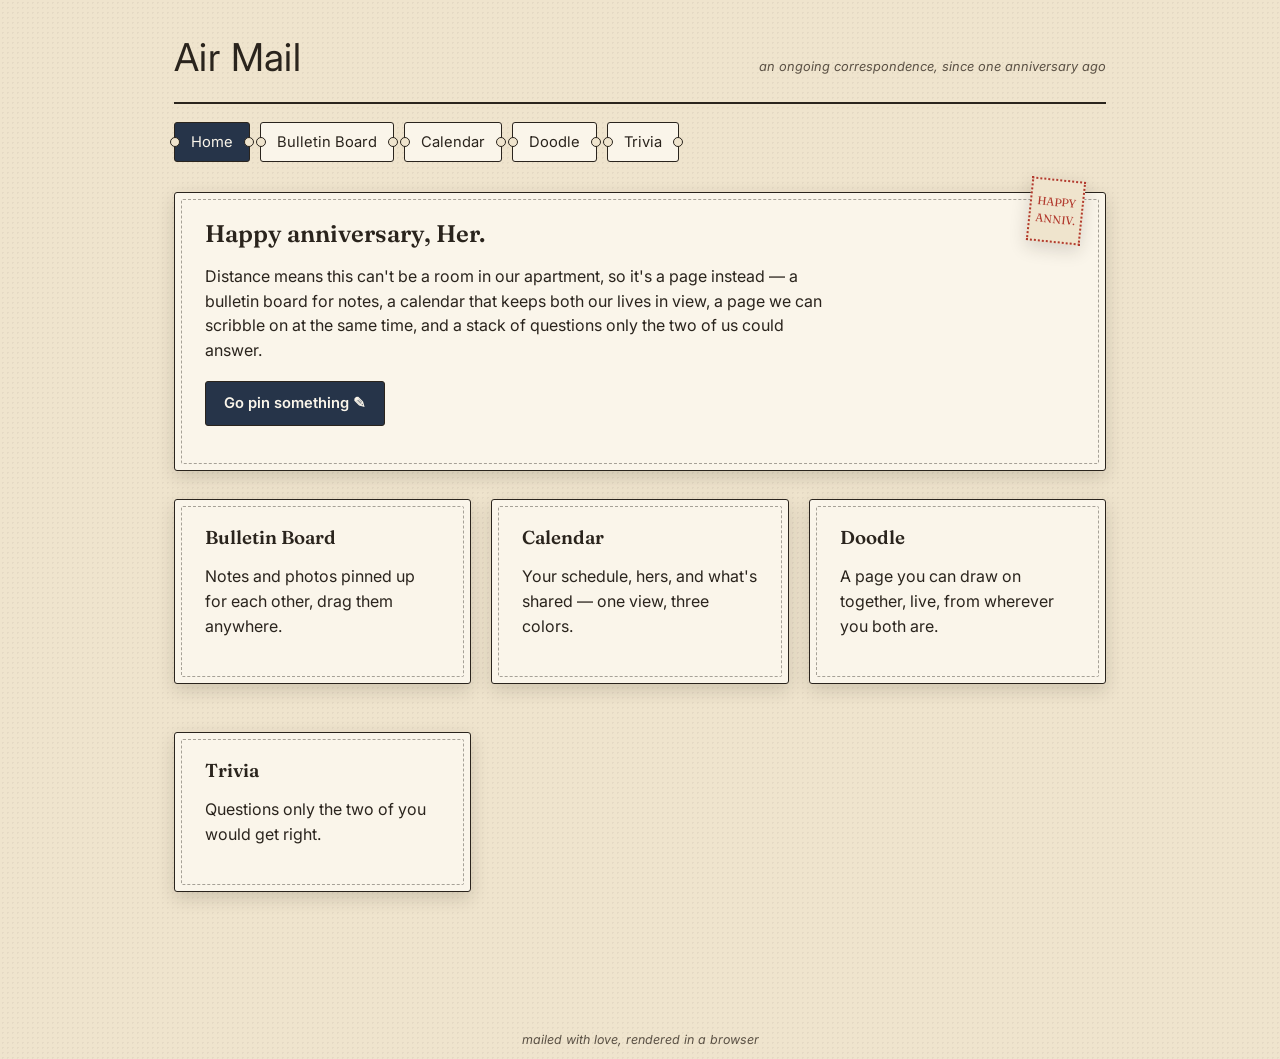
==== index.html @ 9a606b7e "Initial site" ====
<!doctype html>
<html lang="en">
<head>
<meta charset="utf-8">
<meta name="viewport" content="width=device-width, initial-scale=1">
<title>Air Mail — our corner of the internet</title>
<link rel="preconnect" href="https://fonts.googleapis.com">
<link href="https://fonts.googleapis.com/css2?family=Fraunces:wght@500;600;700&family=Inter:wght@400;500;600&family=Caveat:wght@500;600&display=swap" rel="stylesheet">
<link rel="stylesheet" href="css/style.css">
<script src="js/config.js"></script>
</head>
<body>
<header class="masthead">
  <div class="masthead-row">
    <div class="masthead-title" id="site-title">Air Mail</div>
    <div class="masthead-meta">an ongoing correspondence, since one anniversary ago</div>
  </div>
  <nav class="ticket-nav">
    <a href="index.html" aria-current="page">Home</a>
    <a href="board.html">Bulletin Board</a>
    <a href="calendar.html">Calendar</a>
    <a href="doodle.html">Doodle</a>
    <a href="trivia.html">Trivia</a>
  </nav>
</header>

<main class="wrap">
  <section class="postcard">
    <div class="stamp">HAPPY<br>ANNIV.</div>
    <h1 id="hero-heading">Happy anniversary.</h1>
    <p>
      Distance means this can't be a room in our apartment, so it's a page instead —
      a bulletin board for notes, a calendar that keeps both our lives in view, a page
      we can scribble on at the same time, and a stack of questions only the two of us
      could answer.
    </p>
    <p style="margin-top:18px;">
      <a class="btn" href="board.html">Go pin something ✎</a>
    </p>
  </section>

  <section style="display:grid; grid-template-columns:repeat(auto-fit,minmax(220px,1fr)); gap:20px;">
    <a class="postcard" href="board.html" style="text-decoration:none;">
      <h3>Bulletin Board</h3>
      <p>Notes and photos pinned up for each other, drag them anywhere.</p>
    </a>
    <a class="postcard" href="calendar.html" style="text-decoration:none;">
      <h3>Calendar</h3>
      <p>Your schedule, hers, and what's shared — one view, three colors.</p>
    </a>
    <a class="postcard" href="doodle.html" style="text-decoration:none;">
      <h3>Doodle</h3>
      <p>A page you can draw on together, live, from wherever you both are.</p>
    </a>
    <a class="postcard" href="trivia.html" style="text-decoration:none;">
      <h3>Trivia</h3>
      <p>Questions only the two of you would get right.</p>
    </a>
  </section>
</main>

<footer>mailed with love, rendered in a browser</footer>

<script>
  document.getElementById("site-title").textContent = "Air Mail";
  document.getElementById("hero-heading").textContent = `Happy anniversary, ${CONFIG.herName}.`;
</script>
</body>
</html>
---- css/style.css ----
/* ============================================================
   Design tokens — "Air Mail" theme: two places, one correspondence.
   Palette pulls from kraft paper, postage ink, and wax-seal red.
   ============================================================ */
:root {
  --paper: #efe4cd;
  --paper-light: #faf5ea;
  --paper-deep: #e3d5b4;
  --ink: #2a241d;
  --ink-soft: #5a5044;
  --navy: #263449;
  --stamp-red: #b23a2e;
  --sage: #6e7f5c;
  --gold: #c1922f;
  --line: rgba(42, 36, 29, 0.22);
  --line-strong: rgba(42, 36, 29, 0.4);
  --shadow: 0 6px 18px rgba(38, 30, 16, 0.16);

  --font-display: "Fraunces", "Iowan Old Style", serif;
  --font-body: "Inter", "Helvetica Neue", sans-serif;
  --font-hand: "Caveat", cursive;

  --radius: 3px;
  --max-width: 980px;
}

* { box-sizing: border-box; }

html { scroll-behavior: smooth; }

body {
  margin: 0;
  font-family: var(--font-body);
  color: var(--ink);
  background-color: var(--paper);
  background-image:
    radial-gradient(rgba(42, 36, 29, 0.05) 1px, transparent 1px);
  background-size: 5px 5px;
  min-height: 100vh;
  line-height: 1.55;
}

a { color: inherit; }

h1, h2, h3 {
  font-family: var(--font-display);
  font-weight: 600;
  line-height: 1.1;
  margin: 0 0 0.4em;
}

p { max-width: 62ch; }

button, input, textarea, select {
  font-family: var(--font-body);
}

.wrap {
  max-width: var(--max-width);
  margin: 0 auto;
  padding: 0 24px 80px;
}

/* ---------- Header / masthead ---------- */
.masthead {
  padding: 28px 24px 0;
  max-width: var(--max-width);
  margin: 0 auto;
}

.masthead-row {
  display: flex;
  align-items: baseline;
  justify-content: space-between;
  flex-wrap: wrap;
  gap: 8px;
  border-bottom: 2px solid var(--ink);
  padding-bottom: 14px;
}

.masthead-title {
  font-size: clamp(1.7rem, 4vw, 2.4rem);
  letter-spacing: 0.01em;
}

.masthead-meta {
  font-size: 0.8rem;
  color: var(--ink-soft);
  font-style: italic;
}

/* ---------- Nav: ticket stubs ---------- */
.ticket-nav {
  display: flex;
  gap: 10px;
  flex-wrap: wrap;
  margin: 18px 0 30px;
}

.ticket-nav a {
  position: relative;
  text-decoration: none;
  font-size: 0.92rem;
  padding: 8px 16px;
  background: var(--paper-light);
  border: 1px solid var(--ink);
  border-radius: var(--radius);
  color: var(--ink);
  transition: transform 0.15s ease, background 0.15s ease;
}

.ticket-nav a::before,
.ticket-nav a::after {
  content: "";
  position: absolute;
  top: 50%;
  width: 8px;
  height: 8px;
  background: var(--paper);
  border: 1px solid var(--ink);
  border-radius: 50%;
  transform: translateY(-50%);
}
.ticket-nav a::before { left: -5px; }
.ticket-nav a::after { right: -5px; }

.ticket-nav a:hover { background: var(--gold); transform: translateY(-2px); }

.ticket-nav a[aria-current="page"] {
  background: var(--navy);
  color: var(--paper-light);
}

/* ---------- Postcard panel ---------- */
.postcard {
  background: var(--paper-light);
  border: 1px solid var(--ink);
  border-radius: var(--radius);
  box-shadow: var(--shadow);
  padding: 28px 30px;
  margin-bottom: 28px;
  position: relative;
}

.postcard::before {
  content: "";
  position: absolute;
  inset: 6px;
  border: 1px dashed var(--line-strong);
  pointer-events: none;
  border-radius: 2px;
}

/* stamp corner decoration */
.stamp {
  position: absolute;
  top: -14px;
  right: 22px;
  width: 54px;
  height: 64px;
  background: var(--paper);
  border: 2px dotted var(--stamp-red);
  transform: rotate(6deg);
  display: flex;
  align-items: center;
  justify-content: center;
  font-family: var(--font-display);
  font-size: 0.7rem;
  color: var(--stamp-red);
  text-align: center;
  box-shadow: var(--shadow);
}

/* ---------- Buttons ---------- */
.btn {
  display: inline-block;
  font-family: var(--font-body);
  font-size: 0.92rem;
  font-weight: 600;
  padding: 10px 18px;
  border: 1px solid var(--ink);
  border-radius: var(--radius);
  background: var(--navy);
  color: var(--paper-light);
  cursor: pointer;
  text-decoration: none;
}
.btn:hover { background: var(--ink); }
.btn.secondary { background: var(--paper-light); color: var(--ink); }
.btn.secondary:hover { background: var(--paper-deep); }
.btn.danger { background: var(--stamp-red); border-color: var(--stamp-red); }

input[type="text"], input[type="color"], textarea, select {
  border: 1px solid var(--line-strong);
  border-radius: var(--radius);
  padding: 9px 11px;
  background: var(--paper-light);
  color: var(--ink);
  font-size: 0.95rem;
}
textarea { resize: vertical; font-family: var(--font-hand); font-size: 1.25rem; }

/* ---------- Bulletin board ---------- */
.board {
  position: relative;
  min-height: 560px;
  background: var(--paper-deep);
  background-image:
    repeating-linear-gradient(0deg, transparent, transparent 39px, rgba(42,36,29,0.06) 40px);
  border: 1px solid var(--ink);
  border-radius: var(--radius);
  overflow: hidden;
}

.note {
  position: absolute;
  width: 190px;
  padding: 14px 14px 34px;
  background: var(--paper-light);
  box-shadow: 2px 4px 10px rgba(0,0,0,0.22);
  border-radius: 2px;
  font-family: var(--font-hand);
  font-size: 1.35rem;
  line-height: 1.25;
  cursor: grab;
  transition: box-shadow 0.15s ease;
}
.note:active { cursor: grabbing; box-shadow: 4px 8px 18px rgba(0,0,0,0.3); }
.note img { width: 100%; border-radius: 2px; margin-bottom: 8px; display: block; }
.note .author {
  position: absolute;
  bottom: 8px;
  right: 12px;
  font-family: var(--font-body);
  font-size: 0.7rem;
  font-style: italic;
  color: var(--ink-soft);
}
.note .pin {
  position: absolute;
  top: -8px;
  left: 50%;
  transform: translateX(-50%);
  width: 14px;
  height: 14px;
  border-radius: 50%;
  box-shadow: inset -2px -2px 3px rgba(0,0,0,0.3);
}
.note .del {
  position: absolute;
  top: 4px;
  right: 6px;
  font-family: var(--font-body);
  font-size: 0.75rem;
  color: var(--ink-soft);
  background: none;
  border: none;
  cursor: pointer;
  padding: 2px 5px;
}
.note .del:hover { color: var(--stamp-red); }

.composer {
  display: grid;
  gap: 10px;
  max-width: 420px;
  margin-top: 18px;
}

/* ---------- Calendar legend ---------- */
.legend {
  display: flex;
  gap: 18px;
  flex-wrap: wrap;
  margin: 10px 0 20px;
  font-size: 0.9rem;
}
.legend span {
  display: inline-flex;
  align-items: center;
  gap: 6px;
}
.legend i {
  width: 12px; height: 12px;
  border-radius: 50%;
  display: inline-block;
}

.calendar-frame {
  width: 100%;
  height: 640px;
  border: 1px solid var(--ink);
  border-radius: var(--radius);
  background: var(--paper-light);
}

/* ---------- Doodle ---------- */
.doodle-toolbar {
  display: flex;
  align-items: center;
  gap: 14px;
  flex-wrap: wrap;
  margin-bottom: 14px;
}
.doodle-toolbar label { font-size: 0.85rem; color: var(--ink-soft); }
#doodle-canvas {
  width: 100%;
  aspect-ratio: 16 / 9;
  background: var(--paper-light);
  border: 1px solid var(--ink);
  border-radius: var(--radius);
  touch-action: none;
  cursor: crosshair;
}
.swatch {
  width: 26px; height: 26px;
  border-radius: 50%;
  border: 2px solid var(--ink);
  cursor: pointer;
}
.swatch.active { outline: 2px solid var(--gold); outline-offset: 2px; }

/* ---------- Trivia ---------- */
.quiz-progress {
  font-size: 0.85rem;
  color: var(--ink-soft);
  margin-bottom: 6px;
}
.quiz-question {
  font-family: var(--font-display);
  font-size: 1.4rem;
  margin-bottom: 18px;
}
.quiz-options {
  display: grid;
  gap: 10px;
  margin-bottom: 20px;
}
.quiz-option {
  text-align: left;
  padding: 12px 16px;
  border: 1px solid var(--line-strong);
  border-radius: var(--radius);
  background: var(--paper);
  cursor: pointer;
  font-size: 1rem;
}
.quiz-option:hover { border-color: var(--ink); }
.quiz-option.correct { background: #dfe8d4; border-color: var(--sage); }
.quiz-option.incorrect { background: #f1d9d6; border-color: var(--stamp-red); }
.quiz-feedback { font-style: italic; color: var(--ink-soft); min-height: 1.4em; margin-bottom: 14px; }
.quiz-score { font-family: var(--font-display); font-size: 1.2rem; }

/* ---------- Config notice ---------- */
.notice {
  border: 1px dashed var(--stamp-red);
  background: #fbe9e6;
  color: var(--ink);
  padding: 12px 16px;
  border-radius: var(--radius);
  font-size: 0.88rem;
  margin-bottom: 20px;
}

footer {
  text-align: center;
  font-size: 0.78rem;
  color: var(--ink-soft);
  padding: 30px 0 10px;
  font-style: italic;
}

@media (max-width: 560px) {
  .postcard { padding: 20px 18px; }
  .note { width: 150px; font-size: 1.1rem; }
}
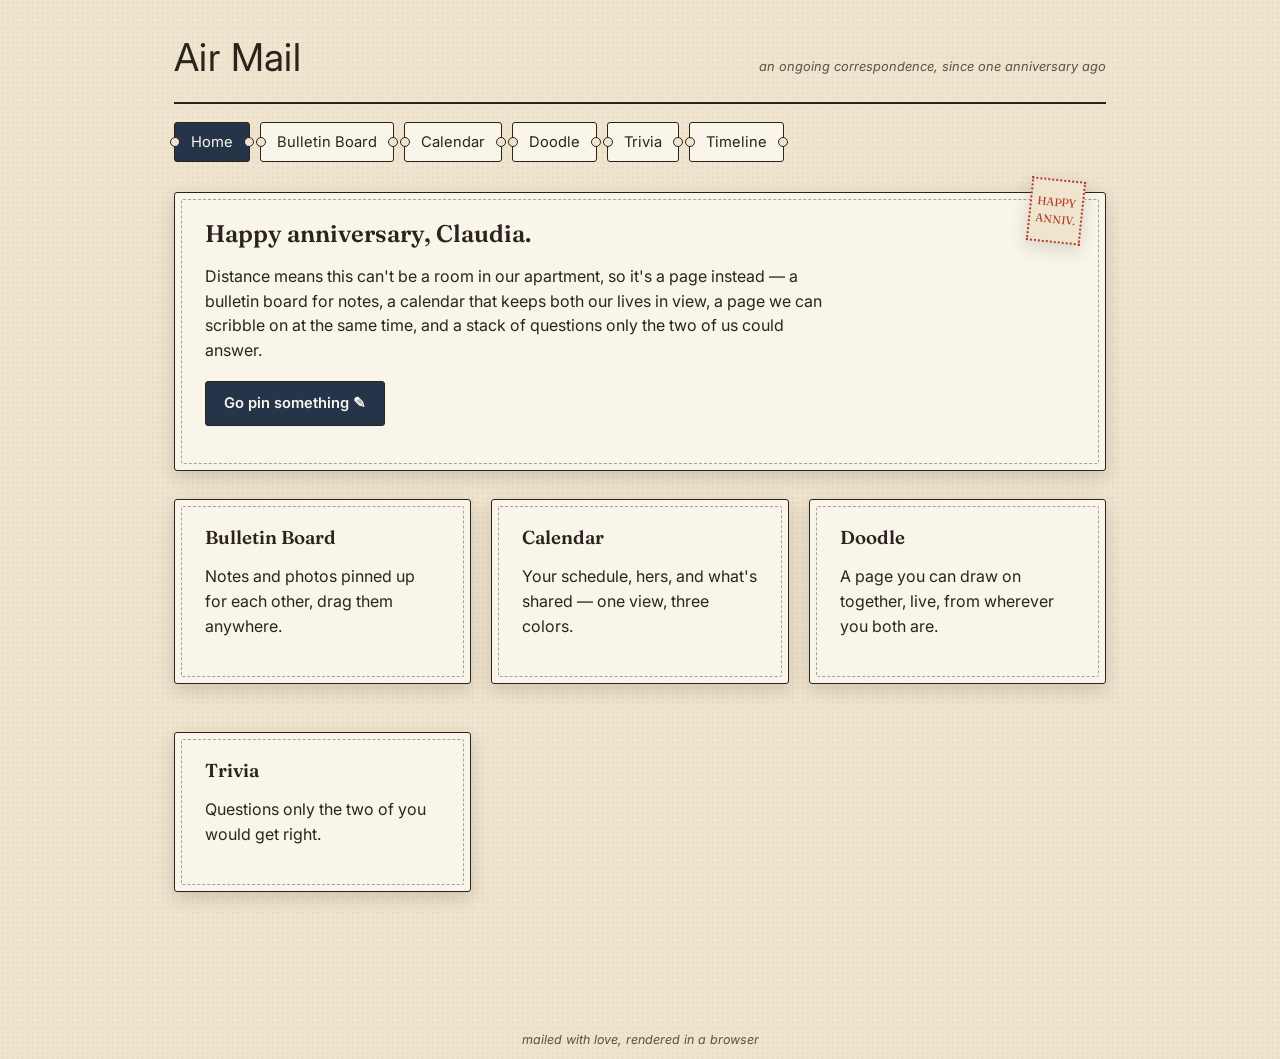
==== commit a3c8740c: "Add relationship timeline" ====
--- a/index.html
+++ b/index.html
@@ -21,6 +21,7 @@
     <a href="calendar.html">Calendar</a>
     <a href="doodle.html">Doodle</a>
     <a href="trivia.html">Trivia</a>
+    <a href="timeline.html">Timeline</a>
   </nav>
 </header>
 
--- a/css/style.css
+++ b/css/style.css
@@ -362,6 +362,215 @@
   margin-bottom: 20px;
 }
 
+/* ---------- Timeline ---------- */
+.timeline-intro { margin-bottom: 30px; }
+
+.timeline {
+  position: relative;
+  max-width: 880px;
+  margin: 0 auto;
+  padding: 20px 0 10px;
+}
+
+.timeline::before {
+  content: "";
+  position: absolute;
+  left: 50%;
+  top: 0;
+  bottom: 0;
+  width: 3px;
+  transform: translateX(-50%);
+  background-image: repeating-linear-gradient(
+    to bottom, #8a7654 0, #8a7654 10px, transparent 10px, transparent 16px
+  );
+  opacity: 0.6;
+}
+
+.timeline-item {
+  position: relative;
+  width: 50%;
+  box-sizing: border-box;
+  padding: 0 46px 64px;
+}
+.timeline-item:nth-child(odd) { left: 0; }
+.timeline-item:nth-child(even) { left: 50%; }
+
+.timeline-item::before {
+  content: "";
+  position: absolute;
+  top: 26px;
+  width: 40px;
+  height: 2px;
+  background: #8a7654;
+  opacity: 0.6;
+}
+.timeline-item:nth-child(odd)::before { right: 6px; }
+.timeline-item:nth-child(even)::before { left: 6px; }
+
+.timeline-item::after {
+  content: "";
+  position: absolute;
+  top: 21px;
+  width: 12px;
+  height: 12px;
+  border-radius: 50%;
+  background: var(--stamp-red);
+  border: 2px solid var(--paper-light);
+  box-shadow: 0 0 0 2px #8a7654;
+}
+.timeline-item:nth-child(odd)::after { right: -6px; }
+.timeline-item:nth-child(even)::after { left: -6px; }
+
+.timeline-date {
+  font-family: var(--font-display);
+  font-size: 0.85rem;
+  color: var(--ink-soft);
+  margin-bottom: 6px;
+}
+.timeline-item:nth-child(odd) .timeline-date { text-align: right; }
+
+.polaroid {
+  display: inline-block;
+  max-width: 260px;
+  background: var(--paper-light);
+  padding: 10px 10px 14px;
+  box-shadow: var(--shadow);
+  border-radius: 2px;
+  cursor: pointer;
+  position: relative;
+  transition: transform 0.15s ease;
+}
+.timeline-item:nth-child(odd) .polaroid { float: right; }
+.timeline-item:nth-child(even) .polaroid { float: left; }
+.polaroid:hover { transform: translateY(-3px) scale(1.02); }
+
+.polaroid .pushpin {
+  position: absolute;
+  top: -9px;
+  left: 50%;
+  transform: translateX(-50%);
+  width: 16px;
+  height: 16px;
+  border-radius: 50%;
+  background: var(--stamp-red);
+  box-shadow: inset -2px -2px 3px rgba(0,0,0,0.35), 0 2px 3px rgba(0,0,0,0.3);
+}
+
+.polaroid img {
+  width: 100%;
+  aspect-ratio: 4 / 3;
+  object-fit: cover;
+  display: block;
+  background: var(--paper-deep);
+}
+.polaroid .polaroid-title {
+  font-family: var(--font-display);
+  font-size: 1rem;
+  margin-top: 10px;
+}
+.polaroid .polaroid-caption {
+  font-family: var(--font-hand);
+  font-size: 1.15rem;
+  color: var(--ink-soft);
+  margin-top: 2px;
+  line-height: 1.2;
+}
+.polaroid .del {
+  position: absolute;
+  top: 2px;
+  right: 2px;
+  background: rgba(250,245,234,0.9);
+  border: 1px solid var(--line-strong);
+  border-radius: 50%;
+  width: 22px;
+  height: 22px;
+  font-size: 0.7rem;
+  line-height: 1;
+  cursor: pointer;
+  color: var(--ink-soft);
+}
+.polaroid .del:hover { color: var(--stamp-red); border-color: var(--stamp-red); }
+
+/* new-event marker at end of spine */
+.timeline-add {
+  position: relative;
+  width: 100%;
+  text-align: center;
+  padding-top: 6px;
+}
+
+/* modal */
+.modal-overlay {
+  position: fixed;
+  inset: 0;
+  background: rgba(20, 16, 10, 0.6);
+  display: flex;
+  align-items: center;
+  justify-content: center;
+  padding: 24px;
+  z-index: 100;
+}
+.modal-overlay[hidden] { display: none; }
+.modal-card {
+  background: var(--paper-light);
+  border: 1px solid var(--ink);
+  border-radius: var(--radius);
+  max-width: 520px;
+  width: 100%;
+  max-height: 86vh;
+  overflow-y: auto;
+  padding: 26px;
+  position: relative;
+  box-shadow: 0 20px 50px rgba(0,0,0,0.4);
+}
+.modal-card img {
+  width: 100%;
+  border-radius: 2px;
+  margin-bottom: 16px;
+  display: block;
+}
+.modal-close {
+  position: absolute;
+  top: 12px;
+  right: 14px;
+  background: none;
+  border: none;
+  font-size: 1.3rem;
+  cursor: pointer;
+  color: var(--ink-soft);
+}
+.modal-close:hover { color: var(--stamp-red); }
+.modal-date {
+  font-size: 0.85rem;
+  color: var(--ink-soft);
+  font-style: italic;
+  margin-bottom: 4px;
+}
+.modal-author {
+  font-size: 0.85rem;
+  color: var(--ink-soft);
+  margin-top: 14px;
+  font-style: italic;
+}
+
+@media (max-width: 680px) {
+  .timeline::before { left: 22px; }
+  .timeline-item, .timeline-item:nth-child(even) {
+    width: 100%;
+    left: 0;
+    padding: 0 0 50px 56px;
+  }
+  .timeline-item::before,
+  .timeline-item:nth-child(even)::before { left: 12px; right: auto; }
+  .timeline-item::after,
+  .timeline-item:nth-child(even)::after { left: -4px; right: auto; }
+  .timeline-item .timeline-date,
+  .timeline-item:nth-child(odd) .timeline-date { text-align: left; }
+  .polaroid, .timeline-item:nth-child(odd) .polaroid, .timeline-item:nth-child(even) .polaroid {
+    float: none;
+  }
+}
+
 footer {
   text-align: center;
   font-size: 0.78rem;
@@ -373,4 +582,4 @@
 @media (max-width: 560px) {
   .postcard { padding: 20px 18px; }
   .note { width: 150px; font-size: 1.1rem; }
-}
+}
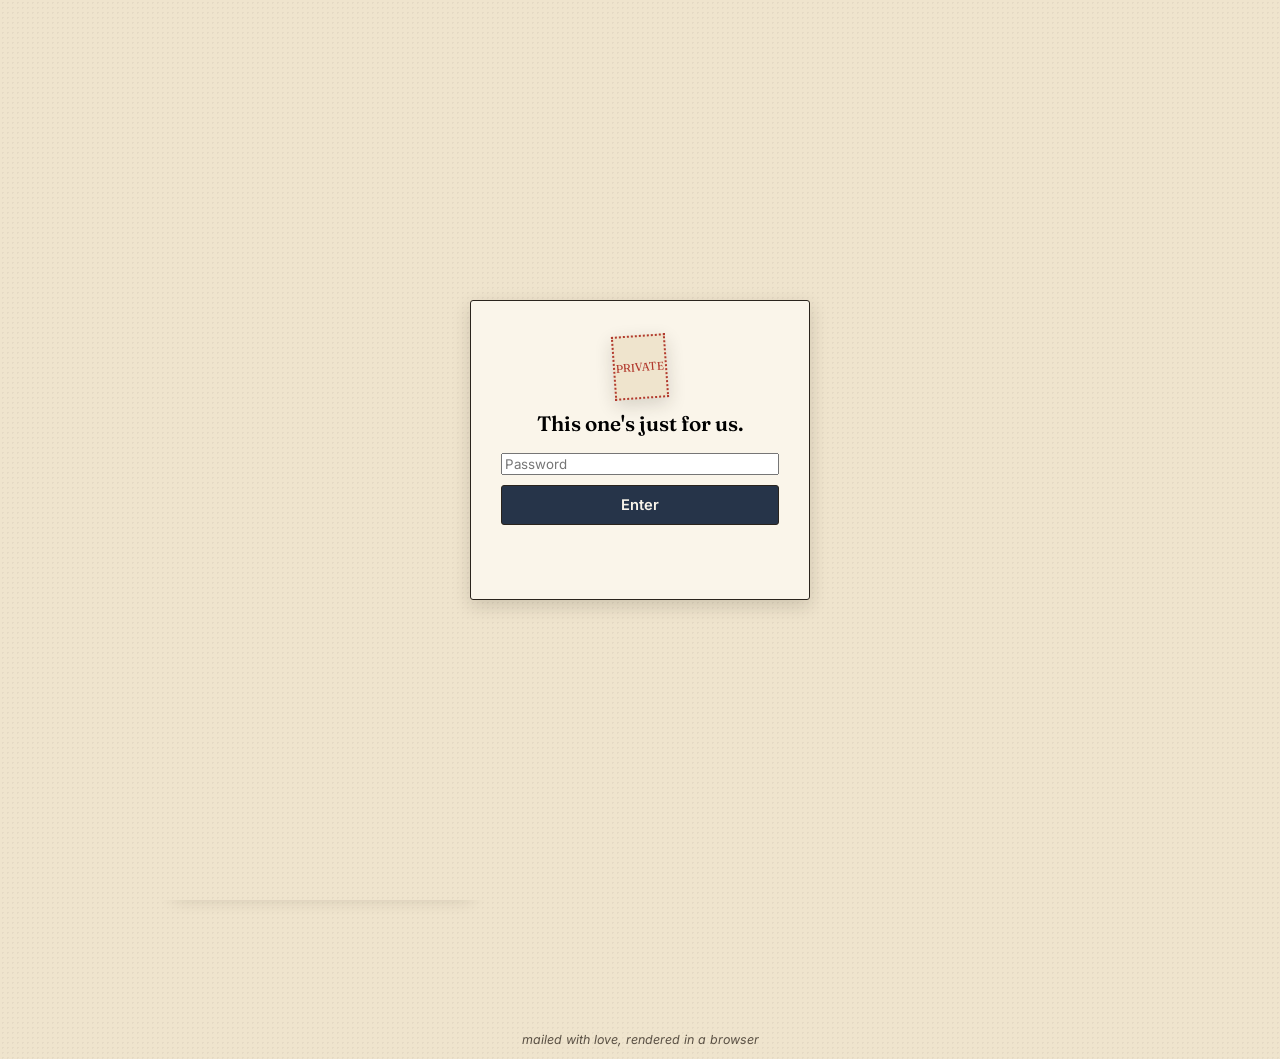
==== commit 1f93f447: "Add password gate" ====
--- a/index.html
+++ b/index.html
@@ -8,6 +8,7 @@
 <link href="https://fonts.googleapis.com/css2?family=Fraunces:wght@500;600;700&family=Inter:wght@400;500;600&family=Caveat:wght@500;600&display=swap" rel="stylesheet">
 <link rel="stylesheet" href="css/style.css">
 <script src="js/config.js"></script>
+<script src="js/gate.js"></script>
 </head>
 <body>
 <header class="masthead">
--- a/css/style.css
+++ b/css/style.css
@@ -571,6 +571,46 @@
   }
 }
 
+/* ---------- Password gate ---------- */
+#gate-overlay {
+  position: fixed;
+  inset: 0;
+  background: var(--paper);
+  background-image: radial-gradient(rgba(42, 36, 29, 0.05) 1px, transparent 1px);
+  background-size: 5px 5px;
+  display: flex;
+  align-items: center;
+  justify-content: center;
+  z-index: 999;
+  padding: 24px;
+}
+.gate-card {
+  background: var(--paper-light);
+  border: 1px solid var(--ink);
+  border-radius: var(--radius);
+  box-shadow: var(--shadow);
+  padding: 34px 30px;
+  max-width: 340px;
+  width: 100%;
+  text-align: center;
+}
+.gate-card h2 {
+  font-size: 1.3rem;
+  margin-bottom: 18px;
+}
+.gate-card form {
+  display: flex;
+  flex-direction: column;
+  gap: 10px;
+}
+.gate-error {
+  color: var(--stamp-red);
+  font-size: 0.85rem;
+  font-style: italic;
+  min-height: 1.2em;
+  margin-top: 10px;
+}
+
 footer {
   text-align: center;
   font-size: 0.78rem;
@@ -582,4 +622,4 @@
 @media (max-width: 560px) {
   .postcard { padding: 20px 18px; }
   .note { width: 150px; font-size: 1.1rem; }
-}+}
